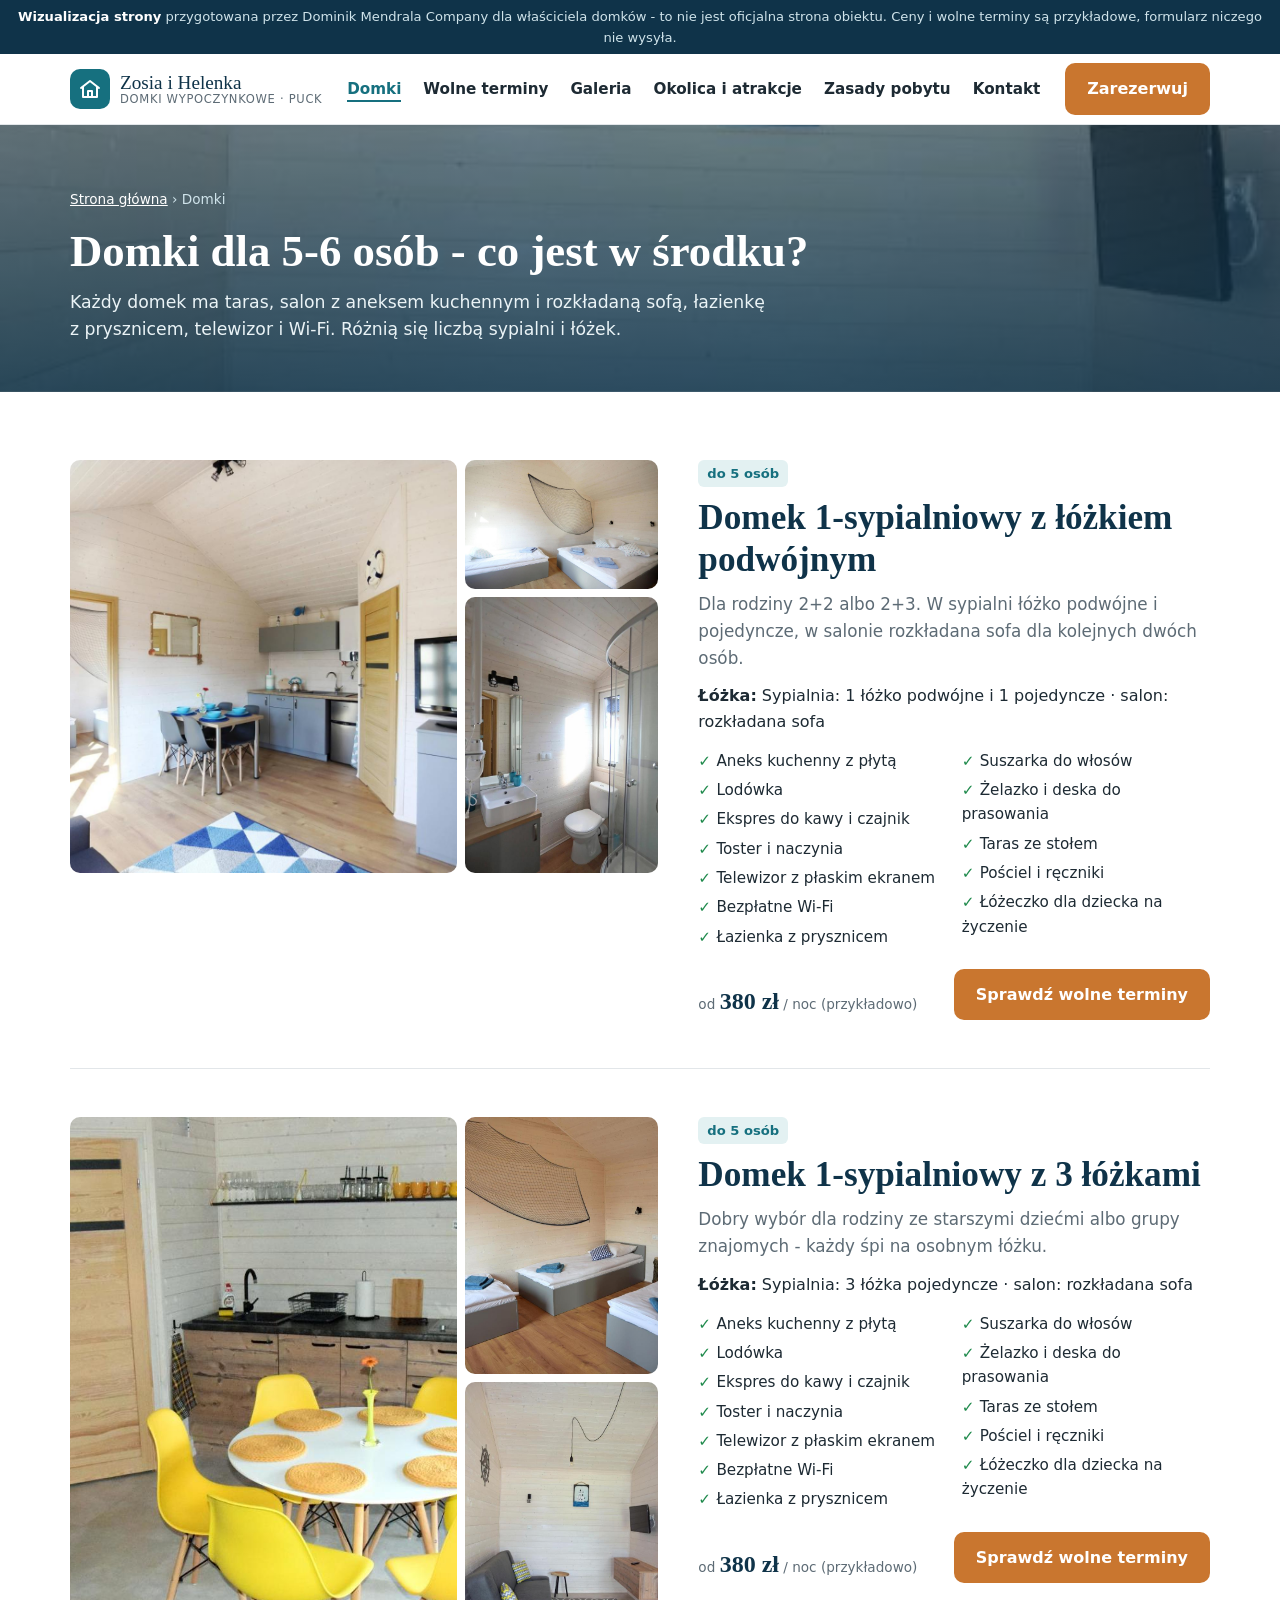
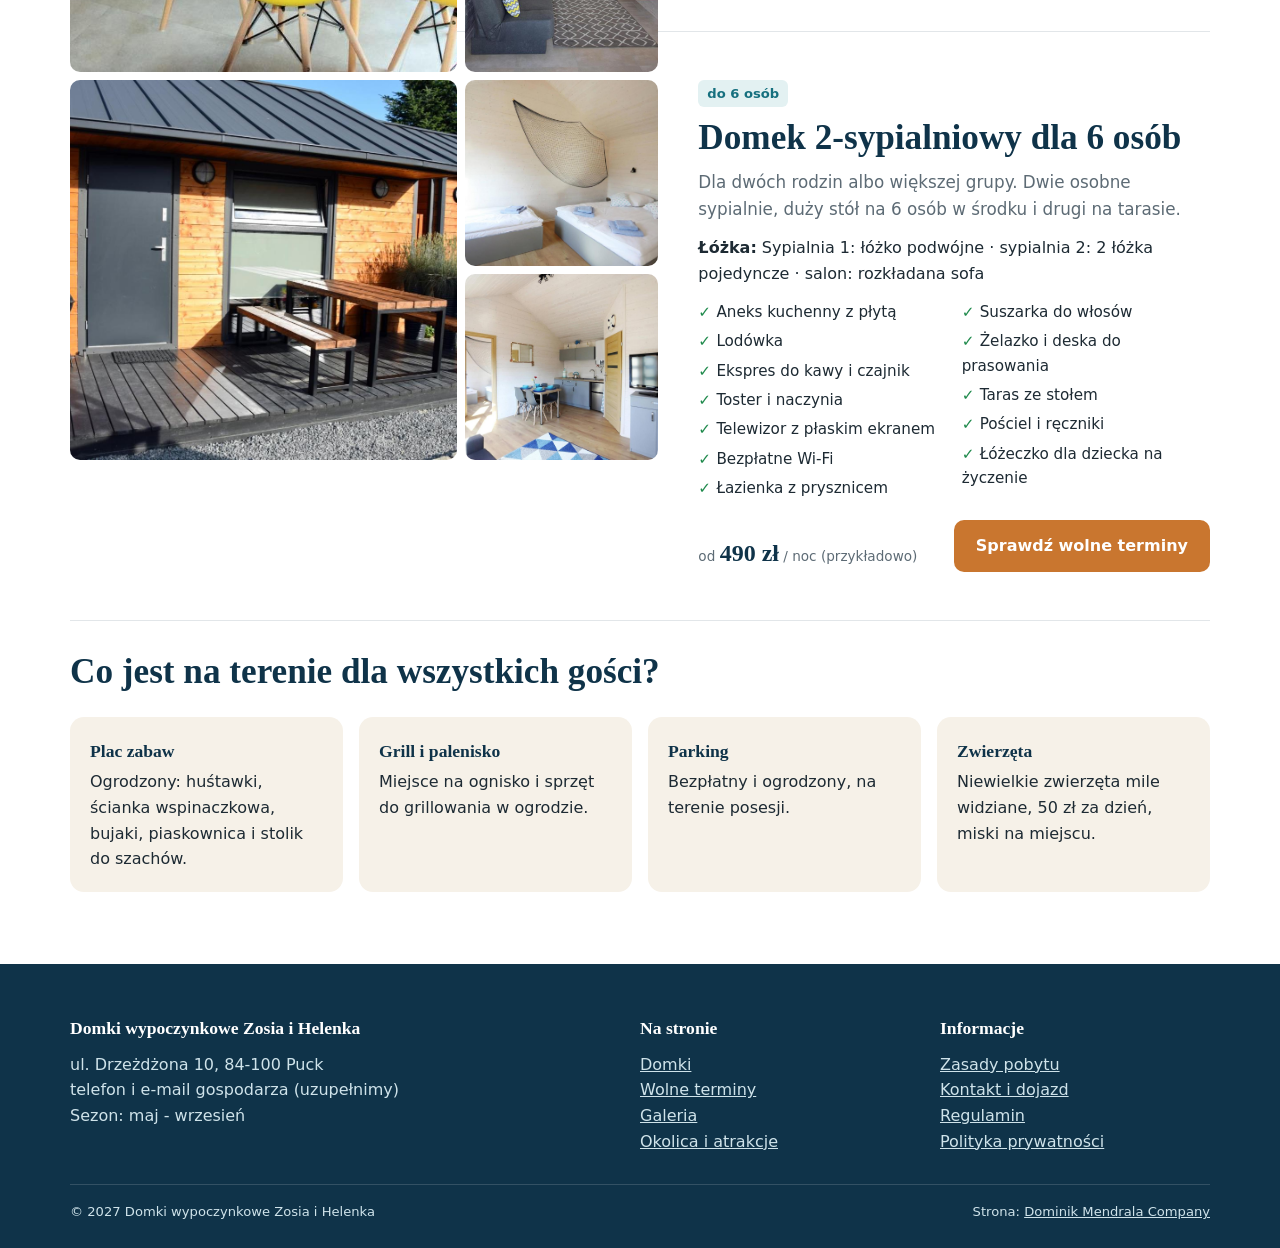
==== domki/index.html @ c35cdfda "Podstrony: domki, wolne terminy, galeria, okolica i atrakcje, zasady pobytu, kontakt Co-Authored-By:" ====
<!DOCTYPE html>
<html lang="pl">
<head>
<meta charset="UTF-8">
<meta name="viewport" content="width=device-width, initial-scale=1">
<title>Domki dla 5-6 osób w Pucku - wyposażenie, łóżka i ceny</title>
<meta name="description" content="Trzy typy domków w Pucku: 1 sypialnia dla 5 osób albo 2 sypialnie dla 6 osób. Kuchnia, łazienka, taras, Wi-Fi, plac zabaw i parking na miejscu.">
<meta name="robots" content="noindex">
<link rel="stylesheet" href="../assets/style.css">
</head>
<body data-base="../" data-page="domki">
<div class="demo-bar"><b>Wizualizacja strony</b> przygotowana przez Dominik Mendrala Company dla właściciela domków - to nie jest oficjalna strona obiektu. Ceny i wolne terminy są przykładowe, formularz niczego nie wysyła.</div>
<header>
  <div class="wrap nav">
    <a class="logo" href="../" aria-label="Domki Zosia i Helenka - strona główna">
      <span class="logo-mark" aria-hidden="true"><svg width="24" height="24" viewBox="0 0 24 24" fill="none" stroke="currentColor" stroke-width="2" stroke-linecap="round" stroke-linejoin="round"><path d="M3 11 12 4l9 7"/><path d="M5 10v10h14V10"/><path d="M10 20v-6h4v6"/></svg></span>
      <span class="logo-txt">Zosia i Helenka<small>Domki wypoczynkowe · Puck</small></span>
    </a>
    <ul class="menu"><li><a href="../domki/" class="on" aria-current="page">Domki</a></li><li><a href="../rezerwacja/">Wolne terminy</a></li><li><a href="../galeria/">Galeria</a></li><li><a href="../okolica/">Okolica i atrakcje</a></li><li><a href="../zasady-pobytu/">Zasady pobytu</a></li><li><a href="../kontakt/">Kontakt</a></li></ul>
    <div class="nav-right"><a class="btn btn-wood" href="../rezerwacja/">Zarezerwuj</a></div>
    <button class="burger" type="button" aria-label="Menu" aria-expanded="false" onclick="const h=this.closest('header');h.classList.toggle('open');this.setAttribute('aria-expanded',h.classList.contains('open'))"><span></span><span></span><span></span></button>
  </div>
</header>
<main>
<section class="page-hero" style="background-image:linear-gradient(180deg,rgba(15,51,73,.55),rgba(15,51,73,.85)),url('../img/salon-domek-puck.jpg')">
  <div class="wrap"><div class="crumbs"><a href="../">Strona główna</a> › Domki</div><h1>Domki dla 5-6 osób - co jest w środku?</h1><p>Każdy domek ma taras, salon z aneksem kuchennym i rozkładaną sofą, łazienkę z prysznicem, telewizor i Wi-Fi. Różnią się liczbą sypialni i łóżek.</p></div>
</section>
<section style="padding-top:20px"><div class="wrap">
  <div class="cabin-detail" id="a">
    <div class="pics"><img src="../img/salon-z-kuchnia-domek.jpg" alt="Domek 1-sypialniowy z łóżkiem podwójnym - zdjęcie 1" loading="eager" width="640" height="480"><img src="../img/sypialnia-domek-puck.jpg" alt="Domek 1-sypialniowy z łóżkiem podwójnym - zdjęcie 2" loading="lazy" width="640" height="480"><img src="../img/lazienka-domek.jpg" alt="Domek 1-sypialniowy z łóżkiem podwójnym - zdjęcie 3" loading="lazy" width="640" height="480"></div>
    <div>
      <span class="guests-tag">do 5 osób</span>
      <h2 style="margin-top:10px">Domek 1-sypialniowy z łóżkiem podwójnym</h2>
      <p class="lead">Dla rodziny 2+2 albo 2+3. W sypialni łóżko podwójne i pojedyncze, w salonie rozkładana sofa dla kolejnych dwóch osób.</p>
      <p style="margin-top:12px"><b>Łóżka:</b> Sypialnia: 1 łóżko podwójne i 1 pojedyncze · salon: rozkładana sofa</p>
      <ul class="equip"><li>Aneks kuchenny z płytą</li><li>Lodówka</li><li>Ekspres do kawy i czajnik</li><li>Toster i naczynia</li><li>Telewizor z płaskim ekranem</li><li>Bezpłatne Wi-Fi</li><li>Łazienka z prysznicem</li><li>Suszarka do włosów</li><li>Żelazko i deska do prasowania</li><li>Taras ze stołem</li><li>Pościel i ręczniki</li><li>Łóżeczko dla dziecka na życzenie</li></ul>
      <div class="card-foot" style="border:0;padding:0"><div class="price">od <b>380 zł</b> / noc <span class="muted">(przykładowo)</span></div><a class="btn btn-wood" href="../rezerwacja/?domek=a">Sprawdź wolne terminy</a></div>
    </div>
  </div><div class="cabin-detail" id="b">
    <div class="pics"><img src="../img/aneks-kuchenny-domek.jpg" alt="Domek 1-sypialniowy z 3 łóżkami - zdjęcie 1" loading="eager" width="640" height="480"><img src="../img/sypialnia-lozka-pojedyncze.jpg" alt="Domek 1-sypialniowy z 3 łóżkami - zdjęcie 2" loading="lazy" width="640" height="480"><img src="../img/salon-domek-puck.jpg" alt="Domek 1-sypialniowy z 3 łóżkami - zdjęcie 3" loading="lazy" width="640" height="480"></div>
    <div>
      <span class="guests-tag">do 5 osób</span>
      <h2 style="margin-top:10px">Domek 1-sypialniowy z 3 łóżkami</h2>
      <p class="lead">Dobry wybór dla rodziny ze starszymi dziećmi albo grupy znajomych - każdy śpi na osobnym łóżku.</p>
      <p style="margin-top:12px"><b>Łóżka:</b> Sypialnia: 3 łóżka pojedyncze · salon: rozkładana sofa</p>
      <ul class="equip"><li>Aneks kuchenny z płytą</li><li>Lodówka</li><li>Ekspres do kawy i czajnik</li><li>Toster i naczynia</li><li>Telewizor z płaskim ekranem</li><li>Bezpłatne Wi-Fi</li><li>Łazienka z prysznicem</li><li>Suszarka do włosów</li><li>Żelazko i deska do prasowania</li><li>Taras ze stołem</li><li>Pościel i ręczniki</li><li>Łóżeczko dla dziecka na życzenie</li></ul>
      <div class="card-foot" style="border:0;padding:0"><div class="price">od <b>380 zł</b> / noc <span class="muted">(przykładowo)</span></div><a class="btn btn-wood" href="../rezerwacja/?domek=b">Sprawdź wolne terminy</a></div>
    </div>
  </div><div class="cabin-detail" id="c">
    <div class="pics"><img src="../img/taras-domku-puck.jpg" alt="Domek 2-sypialniowy dla 6 osób - zdjęcie 1" loading="eager" width="640" height="480"><img src="../img/sypialnia-domek-puck.jpg" alt="Domek 2-sypialniowy dla 6 osób - zdjęcie 2" loading="lazy" width="640" height="480"><img src="../img/salon-z-kuchnia-domek.jpg" alt="Domek 2-sypialniowy dla 6 osób - zdjęcie 3" loading="lazy" width="640" height="480"></div>
    <div>
      <span class="guests-tag">do 6 osób</span>
      <h2 style="margin-top:10px">Domek 2-sypialniowy dla 6 osób</h2>
      <p class="lead">Dla dwóch rodzin albo większej grupy. Dwie osobne sypialnie, duży stół na 6 osób w środku i drugi na tarasie.</p>
      <p style="margin-top:12px"><b>Łóżka:</b> Sypialnia 1: łóżko podwójne · sypialnia 2: 2 łóżka pojedyncze · salon: rozkładana sofa</p>
      <ul class="equip"><li>Aneks kuchenny z płytą</li><li>Lodówka</li><li>Ekspres do kawy i czajnik</li><li>Toster i naczynia</li><li>Telewizor z płaskim ekranem</li><li>Bezpłatne Wi-Fi</li><li>Łazienka z prysznicem</li><li>Suszarka do włosów</li><li>Żelazko i deska do prasowania</li><li>Taras ze stołem</li><li>Pościel i ręczniki</li><li>Łóżeczko dla dziecka na życzenie</li></ul>
      <div class="card-foot" style="border:0;padding:0"><div class="price">od <b>490 zł</b> / noc <span class="muted">(przykładowo)</span></div><a class="btn btn-wood" href="../rezerwacja/?domek=c">Sprawdź wolne terminy</a></div>
    </div>
  </div>
  <h2 style="margin-top:30px">Co jest na terenie dla wszystkich gości?</h2>
  <div class="onsite">
    <div><strong>Plac zabaw</strong>Ogrodzony: huśtawki, ścianka wspinaczkowa, bujaki, piaskownica i stolik do szachów.</div>
    <div><strong>Grill i palenisko</strong>Miejsce na ognisko i sprzęt do grillowania w ogrodzie.</div>
    <div><strong>Parking</strong>Bezpłatny i ogrodzony, na terenie posesji.</div>
    <div><strong>Zwierzęta</strong>Niewielkie zwierzęta mile widziane, 50 zł za dzień, miski na miejscu.</div>
  </div>
</div></section>
</main>
<footer>
  <div class="wrap">
    <div class="foot">
      <div>
        <h4>Domki wypoczynkowe Zosia i Helenka</h4>
        <p>ul. Drzeżdżona 10, 84-100 Puck<br>telefon i e-mail gospodarza (uzupełnimy)<br>Sezon: maj - wrzesień</p>
      </div>
      <div>
        <h4>Na stronie</h4>
        <p><a href="../domki/">Domki</a><br><a href="../rezerwacja/">Wolne terminy</a><br><a href="../galeria/">Galeria</a><br><a href="../okolica/">Okolica i atrakcje</a></p>
      </div>
      <div>
        <h4>Informacje</h4>
        <p><a href="../zasady-pobytu/">Zasady pobytu</a><br><a href="../kontakt/">Kontakt i dojazd</a><br><a href="#">Regulamin</a><br><a href="#">Polityka prywatności</a></p>
      </div>
    </div>
    <div class="copy"><span>© 2027 Domki wypoczynkowe Zosia i Helenka</span><span>Strona: <a href="https://dmcompany.com.pl">Dominik Mendrala Company</a></span></div>
  </div>
</footer>
<a class="btn btn-wood mobile-cta" href="../rezerwacja/">Sprawdź wolne terminy</a>

<script src="../assets/app.js"></script>
</body>
</html>
---- assets/style.css ----
:root{
  --navy:#0f3349; --sea:#16707f; --sea-l:#e3f1f2; --sand:#f6f1e8; --wood:#c9762f; --wood-d:#a85f22;
  --ink:#1d2a33; --muted:#5d6b75; --line:#e2e6e9; --ok:#1f8a4c; --busy:#c9ced3; --white:#fff;
  --r:14px; --shadow:0 10px 30px rgba(15,51,73,.12);
}
*{box-sizing:border-box;margin:0;padding:0}
html{scroll-behavior:smooth}
body{font-family:system-ui,-apple-system,"Segoe UI",Roboto,Arial,sans-serif;color:var(--ink);background:var(--white);line-height:1.6;font-size:16px}
img{max-width:100%;display:block}
a{color:inherit}
h1,h2,h3{font-family:Georgia,"Times New Roman",serif;line-height:1.2;color:var(--navy)}
h2{font-size:clamp(1.6rem,3vw,2.2rem);margin-bottom:.6rem}
h3{font-size:1.25rem}
.wrap{max-width:1180px;margin:0 auto;padding:0 20px}
section{padding:72px 0}
.lead{color:var(--muted);max-width:720px;font-size:1.05rem}
.btn{display:inline-flex;align-items:center;justify-content:center;gap:8px;border:0;border-radius:10px;padding:13px 22px;font-weight:700;font-size:1rem;cursor:pointer;text-decoration:none;transition:.2s}
.btn-wood{background:var(--wood);color:#fff}.btn-wood:hover{background:var(--wood-d)}
.btn-line{background:transparent;border:2px solid var(--navy);color:var(--navy)}.btn-line:hover{background:var(--navy);color:#fff}
.btn:disabled{opacity:.45;cursor:not-allowed}

/* pasek demo */
.demo-bar{background:var(--navy);color:#cfe3ea;font-size:.82rem;text-align:center;padding:6px 12px}
.demo-bar b{color:#fff}

/* nagłówek */
header{position:sticky;top:0;z-index:50;background:rgba(255,255,255,.96);backdrop-filter:blur(6px);border-bottom:1px solid var(--line)}
.nav{display:flex;align-items:center;justify-content:space-between;height:70px;gap:16px}
.logo{display:flex;align-items:center;gap:10px;text-decoration:none}
.logo-mark{width:40px;height:40px;border-radius:10px;background:var(--sea);display:grid;place-items:center;color:#fff}
.logo-txt{font-family:Georgia,serif;font-size:1.2rem;color:var(--navy);line-height:1.1}
.logo-txt small{display:block;font-family:system-ui,sans-serif;font-size:.72rem;color:var(--muted);letter-spacing:.06em;text-transform:uppercase}
.menu{display:flex;gap:22px;list-style:none}
.menu a{text-decoration:none;font-weight:600;color:var(--ink);font-size:.95rem;white-space:nowrap}
.menu a:hover{color:var(--sea)}
.nav-right{display:flex;align-items:center;gap:14px}
.phone{font-weight:700;color:var(--navy);text-decoration:none;font-size:.95rem;white-space:nowrap}
.logo-txt{white-space:nowrap}
@media(max-width:1200px){.phone{display:none}}
@media(max-width:1000px){.menu{display:none}}
@media(max-width:560px){.nav-right{display:none}.hero{min-height:0;padding-top:40px}}

/* hero */
.hero{position:relative;min-height:620px;display:flex;align-items:flex-end;padding:0 0 60px;color:#fff;
  background:linear-gradient(180deg,rgba(15,51,73,.15) 0%,rgba(15,51,73,.25) 45%,rgba(15,51,73,.85) 100%),url("img/domki-letniskowe-puck.jpg") center/cover}
.hero h1{color:#fff;font-size:clamp(2rem,4.6vw,3.3rem);max-width:780px;margin-bottom:14px}
.hero p{max-width:640px;font-size:1.12rem;color:#eaf3f6}
.badges{display:flex;flex-wrap:wrap;gap:10px;margin:18px 0 28px}
.badge{background:rgba(255,255,255,.16);border:1px solid rgba(255,255,255,.3);border-radius:999px;padding:6px 14px;font-size:.9rem;font-weight:600}
.badge.score{background:#fff;color:var(--navy)}
.badge.score b{background:var(--navy);color:#fff;border-radius:6px;padding:1px 7px;margin-right:6px}

/* pasek rezerwacji */
.search{background:#fff;color:var(--ink);border-radius:var(--r);box-shadow:var(--shadow);display:grid;grid-template-columns:1fr 1fr 1fr auto;gap:0;overflow:hidden;max-width:960px;border:3px solid var(--wood)}
.search label{display:flex;flex-direction:column;padding:12px 18px;border-right:1px solid var(--line);font-size:.78rem;font-weight:700;color:var(--muted);text-transform:uppercase;letter-spacing:.04em}
.search input,.search select{border:0;font-size:1rem;font-weight:600;color:var(--ink);padding:4px 0 0;background:transparent;font-family:inherit;outline:none}
.search .btn{border-radius:0;padding:0 30px}
@media(max-width:760px){.search{grid-template-columns:1fr 1fr}.search label:nth-child(2){border-right:0}.search label{border-bottom:1px solid var(--line)}.search .btn{grid-column:1/-1;padding:15px}}

/* liczby */
.facts{background:var(--sand);padding:34px 0}
.facts .wrap{display:grid;grid-template-columns:repeat(5,1fr);gap:18px}
.fact{text-align:center}
.fact strong{display:block;font-family:Georgia,serif;font-size:1.7rem;color:var(--sea)}
.fact span{font-size:.9rem;color:var(--muted)}
@media(max-width:760px){.facts .wrap{grid-template-columns:repeat(2,1fr)}}

/* domki */
.cards{display:grid;grid-template-columns:repeat(3,1fr);gap:24px;margin-top:34px}
@media(max-width:960px){.cards{grid-template-columns:1fr}}
.card{border:1px solid var(--line);border-radius:var(--r);overflow:hidden;background:#fff;display:flex;flex-direction:column;transition:.2s}
.card:hover{box-shadow:var(--shadow);transform:translateY(-3px)}
.card img{aspect-ratio:4/3;object-fit:cover;width:100%}
.card-body{padding:20px;display:flex;flex-direction:column;gap:10px;flex:1}
.card ul{list-style:none;display:flex;flex-direction:column;gap:5px;font-size:.94rem;color:var(--muted)}
.card ul li::before{content:"✓ ";color:var(--ok);font-weight:700}
.card-foot{display:flex;align-items:flex-end;justify-content:space-between;margin-top:auto;padding-top:12px;border-top:1px solid var(--line)}
.price{font-size:.85rem;color:var(--muted)}
.price b{font-size:1.5rem;color:var(--navy);font-family:Georgia,serif}
.avail{font-size:.85rem;font-weight:700;border-radius:6px;padding:3px 8px;display:none}
.avail.free{display:inline-block;background:#e4f4ea;color:var(--ok)}
.avail.taken{display:inline-block;background:#f6e3e3;color:#a33}
.guests-tag{display:inline-block;background:var(--sea-l);color:var(--sea);font-weight:700;font-size:.82rem;border-radius:6px;padding:3px 9px;width:max-content}

/* kalendarz */
#kalendarz{background:var(--sand)}
.cal-box{background:#fff;border-radius:var(--r);box-shadow:var(--shadow);padding:26px;margin-top:28px;display:grid;grid-template-columns:1fr 320px;gap:30px}
@media(max-width:960px){.cal-box{grid-template-columns:1fr;padding:18px}}
.tabs{display:flex;flex-wrap:wrap;gap:8px;margin-bottom:18px}
.tab{border:2px solid var(--line);background:#fff;border-radius:999px;padding:8px 16px;font-weight:700;cursor:pointer;font-size:.9rem;color:var(--ink)}
.tab.on{border-color:var(--sea);background:var(--sea);color:#fff}
.cal-head{display:flex;align-items:center;justify-content:space-between;margin-bottom:10px}
.cal-head button{width:40px;height:40px;border-radius:50%;border:1px solid var(--line);background:#fff;font-size:1.2rem;cursor:pointer}
.cal-head button:disabled{opacity:.3;cursor:default}
.months{display:grid;grid-template-columns:1fr 1fr;gap:28px}
@media(max-width:640px){.months{grid-template-columns:1fr}.months .month:nth-child(2){display:none}}
.month h4{text-align:center;font-family:Georgia,serif;color:var(--navy);font-size:1.1rem;margin-bottom:8px;text-transform:capitalize}
.grid{display:grid;grid-template-columns:repeat(7,1fr);gap:3px}
.dow{text-align:center;font-size:.75rem;font-weight:700;color:var(--muted);padding:4px 0}
.day{aspect-ratio:1;display:flex;flex-direction:column;align-items:center;justify-content:center;border-radius:8px;font-size:.92rem;font-weight:600;cursor:pointer;border:0;background:#f1f8f4;color:var(--ink);position:relative;font-family:inherit}
.day small{font-size:.6rem;font-weight:600;color:var(--ok);line-height:1}
.day:hover:not(:disabled){outline:2px solid var(--sea)}
.day.empty{background:transparent;cursor:default}
.day.busy{background:repeating-linear-gradient(45deg,#eceff1,#eceff1 4px,#e2e6e9 4px,#e2e6e9 8px);color:#9aa4ab;text-decoration:line-through;cursor:not-allowed}
.day.off{background:#f6f7f8;color:#c2c8cc;cursor:not-allowed}
.day.in-range{background:var(--sea-l);color:var(--sea);border-radius:0}
.day.start,.day.end{background:var(--sea);color:#fff}
.day.start small,.day.end small,.day.in-range small{color:inherit}
.legend{display:flex;flex-wrap:wrap;gap:16px;margin-top:14px;font-size:.82rem;color:var(--muted)}
.legend i{display:inline-block;width:14px;height:14px;border-radius:4px;vertical-align:-2px;margin-right:6px}
.summary{border:1px solid var(--line);border-radius:var(--r);padding:20px;align-self:start;position:sticky;top:90px}
.summary h3{margin-bottom:12px}
.sum-row{display:flex;justify-content:space-between;padding:7px 0;border-bottom:1px dashed var(--line);font-size:.95rem}
.sum-row span:first-child{color:var(--muted)}
.sum-total{display:flex;justify-content:space-between;align-items:baseline;margin:14px 0 16px}
.sum-total b{font-family:Georgia,serif;font-size:1.7rem;color:var(--navy)}
.summary .btn{width:100%}
.hint{font-size:.82rem;color:var(--muted);margin-top:10px}
.no-fee{background:#e4f4ea;color:var(--ok);font-weight:700;font-size:.85rem;border-radius:8px;padding:8px 10px;margin-bottom:12px}

/* galeria */
.gallery{display:grid;grid-template-columns:repeat(4,1fr);grid-auto-rows:190px;gap:10px;margin-top:28px}
.gallery button{border:0;padding:0;cursor:zoom-in;border-radius:10px;overflow:hidden;background:#ddd}
.gallery img{width:100%;height:100%;object-fit:cover;transition:.3s}
.gallery button:hover img{transform:scale(1.05)}
.gallery .big{grid-column:span 2;grid-row:span 2}
@media(max-width:760px){.gallery{grid-template-columns:repeat(2,1fr);grid-auto-rows:140px}}
.lightbox{position:fixed;inset:0;background:rgba(8,20,28,.92);display:none;align-items:center;justify-content:center;z-index:100;padding:20px}
.lightbox.on{display:flex}
.lightbox img{max-height:86vh;border-radius:10px}
.lb-btn{position:absolute;top:50%;transform:translateY(-50%);background:rgba(255,255,255,.15);color:#fff;border:0;width:52px;height:52px;border-radius:50%;font-size:1.6rem;cursor:pointer}
.lb-prev{left:18px}.lb-next{right:18px}
.lb-close{position:absolute;top:16px;right:20px;background:none;border:0;color:#fff;font-size:2rem;cursor:pointer}

/* opinie */
.reviews{display:grid;grid-template-columns:300px 1fr;gap:40px;margin-top:28px;align-items:start}
@media(max-width:860px){.reviews{grid-template-columns:1fr}}
.score-box{background:var(--navy);color:#fff;border-radius:var(--r);padding:26px;text-align:center}
.score-box .big{font-family:Georgia,serif;font-size:3.4rem;line-height:1}
.score-box p{color:#cfe3ea;font-size:.92rem;margin-top:6px}
.bars{display:flex;flex-direction:column;gap:12px}
.bar-row{display:grid;grid-template-columns:200px 1fr 40px;gap:12px;align-items:center;font-size:.94rem}
.bar{height:9px;background:var(--line);border-radius:9px;overflow:hidden}
.bar i{display:block;height:100%;background:var(--sea);border-radius:9px}
@media(max-width:520px){.bar-row{grid-template-columns:130px 1fr 34px}}
.themes{display:flex;flex-wrap:wrap;gap:8px;margin-top:22px}
.themes span{background:var(--sea-l);color:var(--sea);border-radius:999px;padding:6px 14px;font-weight:600;font-size:.9rem}

/* okolica */
.two{display:grid;grid-template-columns:1fr 1fr;gap:40px;margin-top:28px;align-items:start}
@media(max-width:860px){.two{grid-template-columns:1fr}}
.dist{list-style:none;border:1px solid var(--line);border-radius:var(--r);overflow:hidden}
.dist li{display:flex;justify-content:space-between;gap:12px;padding:13px 18px;border-bottom:1px solid var(--line)}
.dist li:last-child{border-bottom:0}
.dist li b{color:var(--sea);white-space:nowrap}
.map{border-radius:var(--r);overflow:hidden;border:1px solid var(--line);min-height:340px;background:var(--sea-l)}
.map iframe{width:100%;height:100%;min-height:340px;border:0}

/* zasady */
table{width:100%;border-collapse:collapse;margin-top:24px;font-size:.96rem}
th,td{text-align:left;padding:13px 16px;border-bottom:1px solid var(--line);vertical-align:top}
th{width:32%;color:var(--navy);background:var(--sand)}

/* faq */
details{border:1px solid var(--line);border-radius:10px;padding:16px 20px;margin-top:12px;background:#fff}
summary{font-weight:700;cursor:pointer;color:var(--navy)}
details p{margin-top:10px;color:var(--muted)}

/* stopka */
footer{background:var(--navy);color:#cfe3ea;padding:50px 0 26px}
.foot{display:grid;grid-template-columns:2fr 1fr 1fr;gap:30px}
@media(max-width:760px){.foot{grid-template-columns:1fr}}
footer h4{color:#fff;font-family:Georgia,serif;margin-bottom:10px;font-size:1.1rem}
footer a{color:#cfe3ea}
.copy{border-top:1px solid rgba(255,255,255,.15);margin-top:30px;padding-top:16px;font-size:.82rem;display:flex;justify-content:space-between;flex-wrap:wrap;gap:10px}

/* okno rezerwacji */
.modal{position:fixed;inset:0;background:rgba(8,20,28,.6);display:none;align-items:center;justify-content:center;z-index:120;padding:16px}
.modal.on{display:flex}
.modal-box{background:#fff;border-radius:var(--r);max-width:520px;width:100%;max-height:92vh;overflow:auto;padding:26px;position:relative}
.modal-box h3{margin-bottom:6px}
.modal-box .x{position:absolute;top:12px;right:16px;border:0;background:none;font-size:1.7rem;cursor:pointer;color:var(--muted)}
.f{display:flex;flex-direction:column;gap:5px;margin-top:12px;font-size:.9rem;font-weight:600}
.f input,.f textarea{border:1px solid #cdd4d9;border-radius:8px;padding:11px;font:inherit;font-weight:400}
.chk{display:flex;gap:8px;align-items:flex-start;font-size:.8rem;color:var(--muted);margin-top:12px;font-weight:400}
.mini{background:var(--sand);border-radius:10px;padding:12px 14px;font-size:.9rem;margin-top:10px}
.ok-msg{display:none;text-align:center;padding:20px 0}
.ok-msg .ico{width:64px;height:64px;border-radius:50%;background:#e4f4ea;color:var(--ok);display:grid;place-items:center;font-size:2rem;margin:0 auto 12px}

/* przycisk na telefonie */
.mobile-cta{display:none}
@media(max-width:760px){.mobile-cta{display:flex;position:fixed;left:12px;right:12px;bottom:12px;z-index:60;box-shadow:var(--shadow)}footer{padding-bottom:90px}}

/* ===== podstrony ===== */
.menu a.on{color:var(--sea);box-shadow:inset 0 -2px 0 var(--sea);padding-bottom:4px}
.muted{color:var(--muted)}
.page-hero{padding:64px 0 48px;color:#fff;background-size:cover;background-position:center}
.page-hero h1{color:#fff;font-size:clamp(1.8rem,4vw,2.8rem);max-width:860px;margin-bottom:10px}
.page-hero p{max-width:700px;color:#eaf3f6;font-size:1.08rem}
.crumbs{font-size:.85rem;color:#cfe3ea;margin-bottom:14px}
.crumbs a{color:#fff}
.attr-grid{display:grid;grid-template-columns:repeat(3,1fr);gap:24px;margin-top:24px}
@media(max-width:960px){.attr-grid{grid-template-columns:repeat(2,1fr)}}
@media(max-width:640px){.attr-grid{grid-template-columns:1fr}}
.attr{border:1px solid var(--line);border-radius:var(--r);overflow:hidden;background:#fff;display:flex;flex-direction:column}
.attr figure{position:relative;margin:0}
.attr img{aspect-ratio:3/2;object-fit:cover;width:100%}
.attr figcaption{font-size:.66rem;color:#fff;background:rgba(0,0,0,.5);position:absolute;right:0;bottom:0;padding:2px 8px;border-top-left-radius:6px;max-width:100%}
.attr figcaption a{color:#fff}
.attr-body{padding:18px;display:flex;flex-direction:column;gap:8px}
.attr-body p{color:var(--muted);font-size:.95rem}
.km{display:inline-block;background:var(--sea-l);color:var(--sea);font-weight:700;font-size:.82rem;border-radius:6px;padding:3px 9px;width:max-content}
.group{margin-top:56px}
.group:first-of-type{margin-top:28px}
.cta-band{background:var(--navy);color:#fff;border-radius:var(--r);padding:32px;display:flex;justify-content:space-between;align-items:center;gap:20px;flex-wrap:wrap;margin-top:44px}
.cta-band h3{color:#fff;font-size:1.5rem}
.cta-band p{color:#cfe3ea}
.steps{display:flex;gap:10px;flex-wrap:wrap;margin-bottom:22px}
.steps span{background:#fff;border:1px solid var(--line);border-radius:999px;padding:7px 15px;font-weight:700;font-size:.88rem;color:var(--muted)}
.steps span b{display:inline-grid;place-items:center;width:22px;height:22px;border-radius:50%;background:var(--sea);color:#fff;margin-right:6px;font-size:.78rem}
.search.inline{border-width:2px}
.results-head{margin-top:34px;font-family:Georgia,serif;color:var(--navy);font-size:1.25rem}
.results{display:grid;gap:16px;margin-top:14px}
.result{display:grid;grid-template-columns:240px 1fr 230px;gap:22px;border:1px solid var(--line);border-radius:var(--r);overflow:hidden;background:#fff;align-items:stretch}
.result img{width:100%;height:100%;min-height:170px;object-fit:cover}
.result .r-body{padding:18px 0;display:flex;flex-direction:column;gap:6px}
.result .r-body ul{list-style:none;font-size:.9rem;color:var(--muted)}
.result .r-body li::before{content:"✓ ";color:var(--ok);font-weight:700}
.result .r-side{padding:18px 20px;display:flex;flex-direction:column;align-items:flex-end;justify-content:center;gap:10px;text-align:right;border-left:1px solid var(--line)}
.result .r-side .price b{font-size:1.6rem}
.result.taken img{filter:grayscale(.7);opacity:.7}
@media(max-width:860px){.result{grid-template-columns:1fr}.result .r-body{padding:0 20px}.result .r-side{border-left:0;border-top:1px solid var(--line);align-items:flex-start;text-align:left}}
.cabin-detail{display:grid;grid-template-columns:1.15fr 1fr;gap:40px;align-items:start;padding:48px 0;border-bottom:1px solid var(--line)}
.cabin-detail:last-child{border-bottom:0}
@media(max-width:860px){.cabin-detail{grid-template-columns:1fr;gap:22px}}
.pics{display:grid;grid-template-columns:2fr 1fr;grid-template-rows:1fr 1fr;gap:8px;height:380px}
.pics img{width:100%;height:100%;object-fit:cover;border-radius:10px}
.pics img:first-child{grid-row:span 2}
@media(max-width:640px){.pics{height:260px}}
.equip{columns:2;list-style:none;margin:14px 0 20px;font-size:.95rem}
.equip li{margin-bottom:5px;break-inside:avoid}
.equip li::before{content:"✓ ";color:var(--ok);font-weight:700}
@media(max-width:520px){.equip{columns:1}}
.onsite{display:grid;grid-template-columns:repeat(4,1fr);gap:16px;margin-top:24px}
.onsite div{background:var(--sand);border-radius:var(--r);padding:20px}
.onsite strong{display:block;color:var(--navy);font-family:Georgia,serif;font-size:1.1rem;margin-bottom:4px}
@media(max-width:860px){.onsite{grid-template-columns:1fr 1fr}}
.contact-grid{display:grid;grid-template-columns:1fr 1.3fr;gap:36px;margin-top:24px;align-items:start}
@media(max-width:860px){.contact-grid{grid-template-columns:1fr}}
.contact-card{border:1px solid var(--line);border-radius:var(--r);padding:24px;display:flex;flex-direction:column;gap:14px}
.contact-card b{color:var(--navy)}
.credits{font-size:.78rem;color:var(--muted);margin-top:30px}
.credits a{color:var(--muted)}
.attr img,.card img{height:auto}
.burger{display:none;background:none;border:0;width:44px;height:44px;cursor:pointer;flex-direction:column;justify-content:center;gap:5px;padding:10px}
.burger span{display:block;height:2px;background:var(--navy);border-radius:2px}
@media(max-width:1000px){
  .burger{display:flex}
  header.open .menu{display:flex;flex-direction:column;gap:0;position:absolute;left:0;right:0;top:70px;background:#fff;border-bottom:1px solid var(--line);box-shadow:var(--shadow);padding:8px 20px 16px}
  header.open .menu a{display:block;padding:12px 0;border-bottom:1px solid var(--line)}
  header .wrap{position:relative}
}
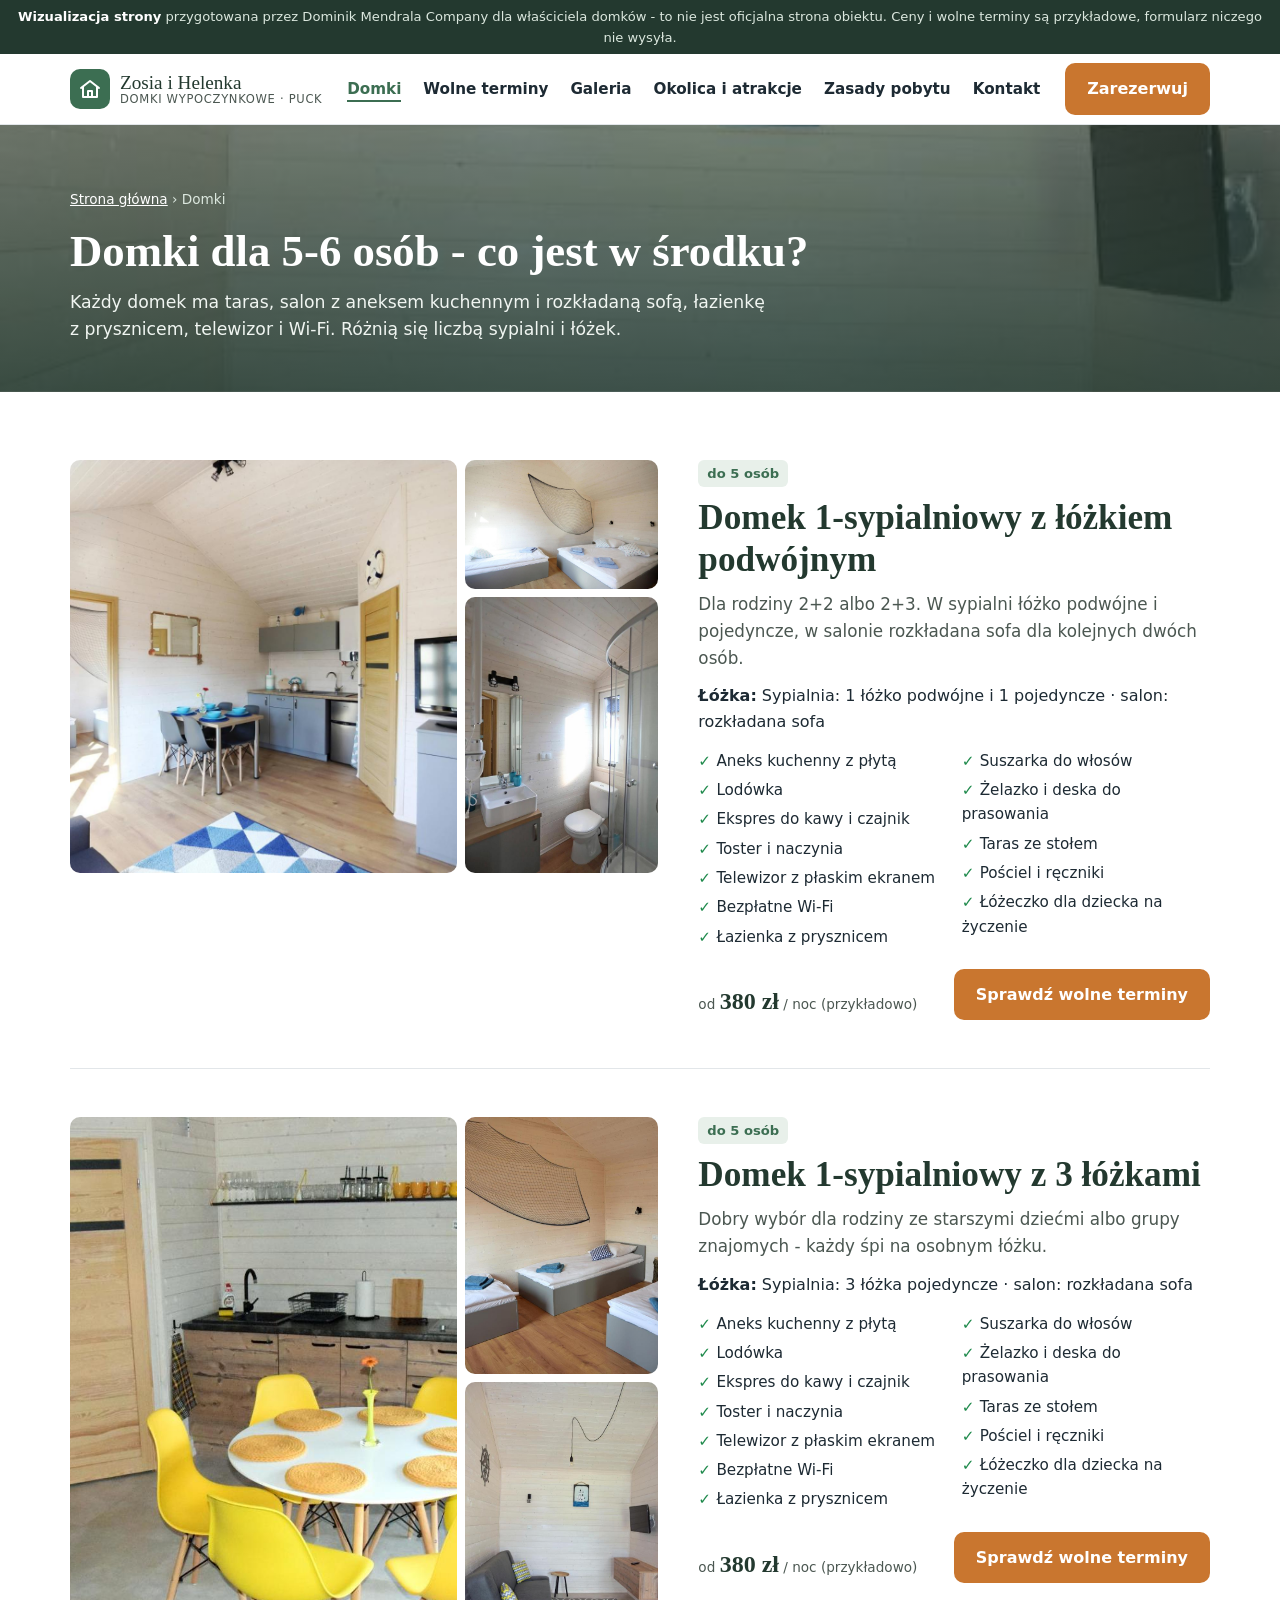
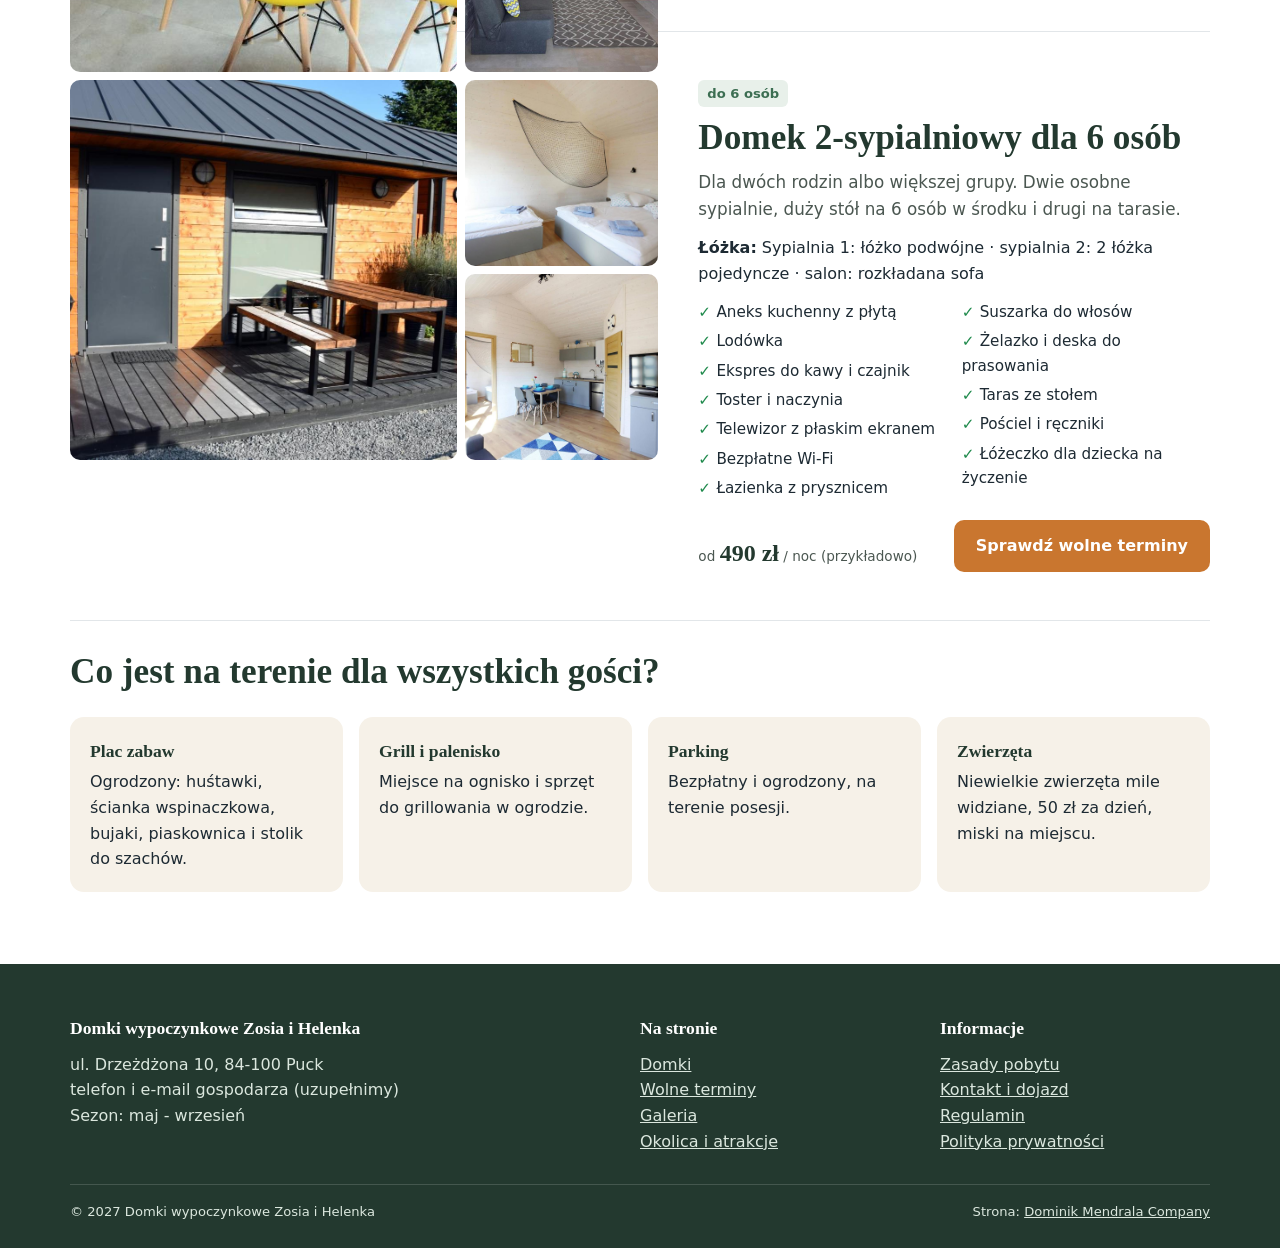
==== commit aea4433f: "Zielone kolory, czytelniejsza wersja na telefon, synchronizacja z Bookingiem w kalendarzu Co-Authore" ====
--- a/domki/index.html
+++ b/domki/index.html
@@ -9,7 +9,7 @@
 <link rel="stylesheet" href="../assets/style.css">
 </head>
 <body data-base="../" data-page="domki">
-<div class="demo-bar"><b>Wizualizacja strony</b> przygotowana przez Dominik Mendrala Company dla właściciela domków - to nie jest oficjalna strona obiektu. Ceny i wolne terminy są przykładowe, formularz niczego nie wysyła.</div>
+<div class="demo-bar"><span class="db-long"><b>Wizualizacja strony</b> przygotowana przez Dominik Mendrala Company dla właściciela domków - to nie jest oficjalna strona obiektu. Ceny i wolne terminy są przykładowe, formularz niczego nie wysyła.</span><span class="db-short"><b>Próbka strony</b> - nie jest to oficjalna strona obiektu, ceny i terminy przykładowe</span></div>
 <header>
   <div class="wrap nav">
     <a class="logo" href="../" aria-label="Domki Zosia i Helenka - strona główna">
@@ -22,7 +22,7 @@
   </div>
 </header>
 <main>
-<section class="page-hero" style="background-image:linear-gradient(180deg,rgba(15,51,73,.55),rgba(15,51,73,.85)),url('../img/salon-domek-puck.jpg')">
+<section class="page-hero" style="background-image:linear-gradient(180deg,rgba(35,57,47,.55),rgba(35,57,47,.85)),url('../img/salon-domek-puck.jpg')">
   <div class="wrap"><div class="crumbs"><a href="../">Strona główna</a> › Domki</div><h1>Domki dla 5-6 osób - co jest w środku?</h1><p>Każdy domek ma taras, salon z aneksem kuchennym i rozkładaną sofą, łazienkę z prysznicem, telewizor i Wi-Fi. Różnią się liczbą sypialni i łóżek.</p></div>
 </section>
 <section style="padding-top:20px"><div class="wrap">
--- a/assets/style.css
+++ b/assets/style.css
@@ -1,7 +1,7 @@
 :root{
-  --navy:#0f3349; --sea:#16707f; --sea-l:#e3f1f2; --sand:#f6f1e8; --wood:#c9762f; --wood-d:#a85f22;
-  --ink:#1d2a33; --muted:#5d6b75; --line:#e2e6e9; --ok:#1f8a4c; --busy:#c9ced3; --white:#fff;
-  --r:14px; --shadow:0 10px 30px rgba(15,51,73,.12);
+  --navy:#23392f; --sea:#3c6e52; --sea-l:#e8f0ea; --sand:#f6f1e8; --wood:#c9762f; --wood-d:#a85f22;
+  --ink:#1d2a33; --muted:#4b5751; --line:#e2e6e9; --ok:#1f8a4c; --busy:#c9ced3; --white:#fff;
+  --r:14px; --shadow:0 10px 30px rgba(35,57,47,.12);
 }
 *{box-sizing:border-box;margin:0;padding:0}
 html{scroll-behavior:smooth}
@@ -20,7 +20,7 @@
 .btn:disabled{opacity:.45;cursor:not-allowed}
 
 /* pasek demo */
-.demo-bar{background:var(--navy);color:#cfe3ea;font-size:.82rem;text-align:center;padding:6px 12px}
+.demo-bar{background:var(--navy);color:#dbe7de;font-size:.82rem;text-align:center;padding:6px 12px}
 .demo-bar b{color:#fff}
 
 /* nagłówek */
@@ -42,9 +42,9 @@
 
 /* hero */
 .hero{position:relative;min-height:620px;display:flex;align-items:flex-end;padding:0 0 60px;color:#fff;
-  background:linear-gradient(180deg,rgba(15,51,73,.15) 0%,rgba(15,51,73,.25) 45%,rgba(15,51,73,.85) 100%),url("img/domki-letniskowe-puck.jpg") center/cover}
+  background:linear-gradient(180deg,rgba(35,57,47,.15) 0%,rgba(35,57,47,.25) 45%,rgba(35,57,47,.85) 100%),url("img/domki-letniskowe-puck.jpg") center/cover}
 .hero h1{color:#fff;font-size:clamp(2rem,4.6vw,3.3rem);max-width:780px;margin-bottom:14px}
-.hero p{max-width:640px;font-size:1.12rem;color:#eaf3f6}
+.hero p{max-width:640px;font-size:1.12rem;color:#f0f5f1}
 .badges{display:flex;flex-wrap:wrap;gap:10px;margin:18px 0 28px}
 .badge{background:rgba(255,255,255,.16);border:1px solid rgba(255,255,255,.3);border-radius:999px;padding:6px 14px;font-size:.9rem;font-weight:600}
 .badge.score{background:#fff;color:var(--navy)}
@@ -137,7 +137,7 @@
 @media(max-width:860px){.reviews{grid-template-columns:1fr}}
 .score-box{background:var(--navy);color:#fff;border-radius:var(--r);padding:26px;text-align:center}
 .score-box .big{font-family:Georgia,serif;font-size:3.4rem;line-height:1}
-.score-box p{color:#cfe3ea;font-size:.92rem;margin-top:6px}
+.score-box p{color:#dbe7de;font-size:.92rem;margin-top:6px}
 .bars{display:flex;flex-direction:column;gap:12px}
 .bar-row{display:grid;grid-template-columns:200px 1fr 40px;gap:12px;align-items:center;font-size:.94rem}
 .bar{height:9px;background:var(--line);border-radius:9px;overflow:hidden}
@@ -167,11 +167,11 @@
 details p{margin-top:10px;color:var(--muted)}
 
 /* stopka */
-footer{background:var(--navy);color:#cfe3ea;padding:50px 0 26px}
+footer{background:var(--navy);color:#dbe7de;padding:50px 0 26px}
 .foot{display:grid;grid-template-columns:2fr 1fr 1fr;gap:30px}
 @media(max-width:760px){.foot{grid-template-columns:1fr}}
 footer h4{color:#fff;font-family:Georgia,serif;margin-bottom:10px;font-size:1.1rem}
-footer a{color:#cfe3ea}
+footer a{color:#dbe7de}
 .copy{border-top:1px solid rgba(255,255,255,.15);margin-top:30px;padding-top:16px;font-size:.82rem;display:flex;justify-content:space-between;flex-wrap:wrap;gap:10px}
 
 /* okno rezerwacji */
@@ -196,8 +196,8 @@
 .muted{color:var(--muted)}
 .page-hero{padding:64px 0 48px;color:#fff;background-size:cover;background-position:center}
 .page-hero h1{color:#fff;font-size:clamp(1.8rem,4vw,2.8rem);max-width:860px;margin-bottom:10px}
-.page-hero p{max-width:700px;color:#eaf3f6;font-size:1.08rem}
-.crumbs{font-size:.85rem;color:#cfe3ea;margin-bottom:14px}
+.page-hero p{max-width:700px;color:#f0f5f1;font-size:1.08rem}
+.crumbs{font-size:.85rem;color:#dbe7de;margin-bottom:14px}
 .crumbs a{color:#fff}
 .attr-grid{display:grid;grid-template-columns:repeat(3,1fr);gap:24px;margin-top:24px}
 @media(max-width:960px){.attr-grid{grid-template-columns:repeat(2,1fr)}}
@@ -214,7 +214,7 @@
 .group:first-of-type{margin-top:28px}
 .cta-band{background:var(--navy);color:#fff;border-radius:var(--r);padding:32px;display:flex;justify-content:space-between;align-items:center;gap:20px;flex-wrap:wrap;margin-top:44px}
 .cta-band h3{color:#fff;font-size:1.5rem}
-.cta-band p{color:#cfe3ea}
+.cta-band p{color:#dbe7de}
 .steps{display:flex;gap:10px;flex-wrap:wrap;margin-bottom:22px}
 .steps span{background:#fff;border:1px solid var(--line);border-radius:999px;padding:7px 15px;font-weight:700;font-size:.88rem;color:var(--muted)}
 .steps span b{display:inline-grid;place-items:center;width:22px;height:22px;border-radius:50%;background:var(--sea);color:#fff;margin-right:6px;font-size:.78rem}
@@ -260,3 +260,83 @@
   header.open .menu a{display:block;padding:12px 0;border-bottom:1px solid var(--line)}
   header .wrap{position:relative}
 }
+
+/* ===== telefon - dopracowanie ===== */
+.db-short{display:none}
+@media(max-width:760px){
+  body{font-size:17px;line-height:1.65}
+  section{padding:46px 0}
+  h2{font-size:1.55rem}
+  .lead{font-size:1.04rem;color:#3f4a45}
+  .demo-bar{font-size:.74rem;padding:5px 10px}
+  .db-long{display:none}.db-short{display:inline}
+  .nav{height:62px}
+  .logo-mark{width:36px;height:36px}
+  .logo-txt{font-size:1.05rem}
+  header.open .menu{top:62px}
+  .hero{min-height:0;padding:56px 0 28px;background-position:30% center !important}
+  .hero h1{font-size:1.85rem;margin-bottom:10px}
+  .hero p{font-size:1.04rem;line-height:1.6}
+  .badges{gap:6px;margin:14px 0 18px}
+  .badge{font-size:.8rem;padding:4px 10px}
+  .badge:nth-child(n+3){display:none}
+  .search{border-width:2px;border-radius:12px}
+  .search label{padding:10px 14px;font-size:.7rem}
+  .search input,.search select{font-size:.98rem}
+  .facts{padding:22px 0}
+  .facts .wrap{grid-template-columns:repeat(3,1fr);gap:14px 8px}
+  .fact strong{font-size:1.35rem}
+  .fact span{font-size:.86rem;line-height:1.3;display:block;color:#3f4a45}
+  .fact:nth-child(n+4){display:none}
+  .cards{gap:18px;margin-top:22px}
+  .card-body{padding:16px}
+  .page-hero{padding:38px 0 30px}
+  .page-hero h1{font-size:1.65rem}
+  .page-hero p{font-size:1.02rem}
+  .crumbs{margin-bottom:8px}
+  .attr-grid{gap:16px}
+  .attr-body{padding:14px 16px}
+  .result img{max-height:190px;min-height:0}
+  .result .r-side .price b{font-size:1.4rem}
+  .result .r-side .btn{width:100%}
+  .tabs{flex-wrap:nowrap;overflow-x:auto;padding-bottom:4px;-webkit-overflow-scrolling:touch}
+  .tab{white-space:nowrap;padding:7px 13px;font-size:.84rem}
+  .cal-box{padding:14px;gap:18px;margin-top:18px}
+  .day{border-radius:6px;font-size:.95rem}
+  .day small{font-size:.6rem}
+  .summary{position:static;padding:16px}
+  .steps span{font-size:.85rem;padding:6px 11px}
+  .reviews{gap:22px}
+  .score-box{padding:18px}
+  .score-box .big{font-size:2.6rem}
+  .bar-row{grid-template-columns:130px 1fr 34px;font-size:.95rem}
+  .cta-band{padding:22px;margin-top:30px}
+  .cta-band h3{font-size:1.25rem}
+  .cta-band .btn{width:100%}
+  .cabin-detail{padding:30px 0}
+  .pics{height:240px}
+  .onsite{grid-template-columns:1fr;gap:10px}
+  .onsite div{padding:16px}
+  table{font-size:1rem}
+  th,td{padding:10px 12px;display:block;width:100%}
+  th{border-bottom:0;padding-bottom:2px;background:transparent}
+  tr{display:block;border-bottom:1px solid var(--line);padding:6px 0}
+  td{border-bottom:0;padding-top:0}
+  details{padding:14px 16px}
+  .gallery{gap:6px;grid-auto-rows:130px}
+  .mobile-cta{left:10px;right:10px;bottom:10px;padding:14px}
+  footer{padding-top:36px}
+}
+@media(max-width:760px){
+  .attr-body p,.card ul,.result .r-body ul,.equip,.card p.muted{font-size:1rem !important;color:#3f4a45}
+  .hint,.legend,.credits{font-size:.9rem}
+  .sum-row{font-size:1rem}
+  .hero{background-image:linear-gradient(180deg,rgba(35,57,47,.55) 0%,rgba(35,57,47,.7) 50%,rgba(35,57,47,.92) 100%),url('../img/domki-letniskowe-puck.jpg') !important}
+  .page-hero{background-blend-mode:normal}
+  .menu a{font-size:1.05rem}
+  details summary{font-size:1.02rem}
+  details p{font-size:1rem;color:#3f4a45}
+  .guests-tag,.km{font-size:.88rem}
+}
+.cal-box>*,.cards>*,.attr-grid>*,.results>*,.two>*,.contact-grid>*,.reviews>*,.cabin-detail>*,.result>*{min-width:0}
+.sync{margin-top:14px;background:var(--sea-l);color:var(--navy);border-radius:10px;padding:10px 14px;font-size:.92rem;font-weight:600}
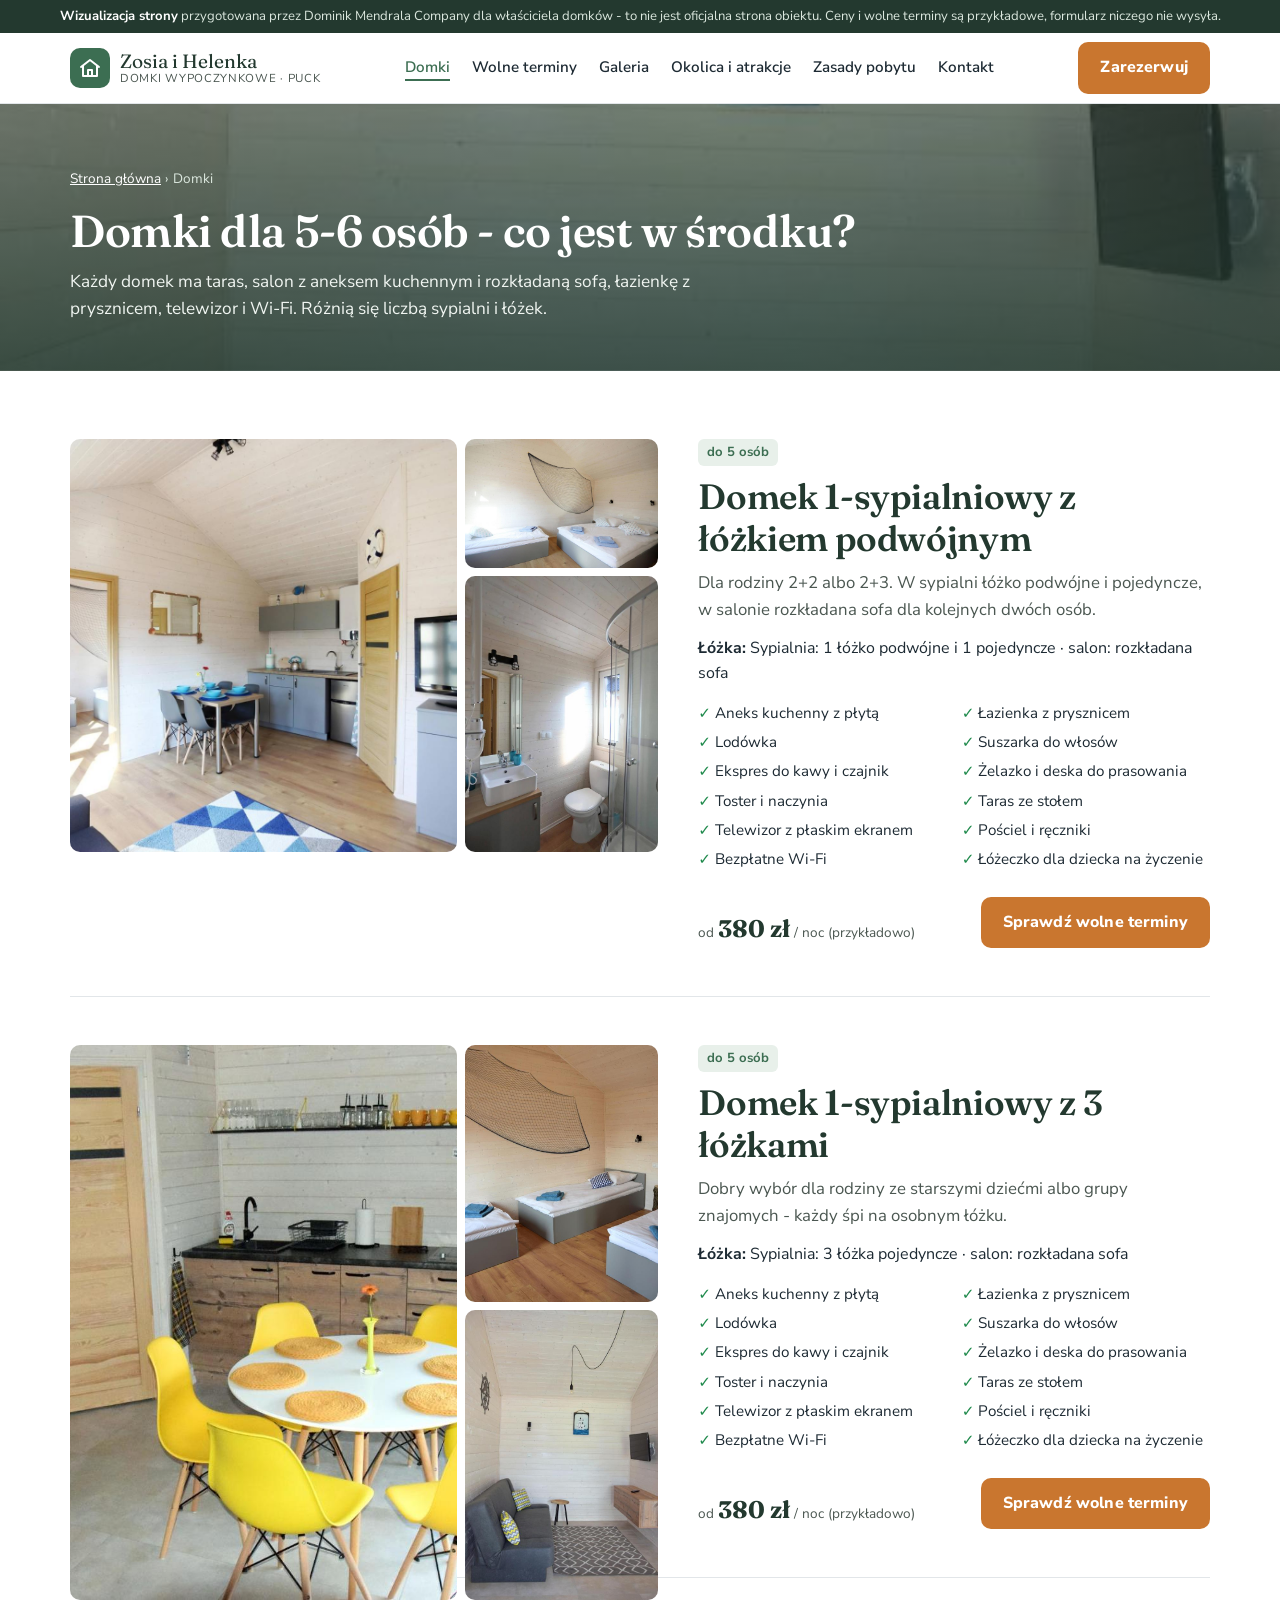
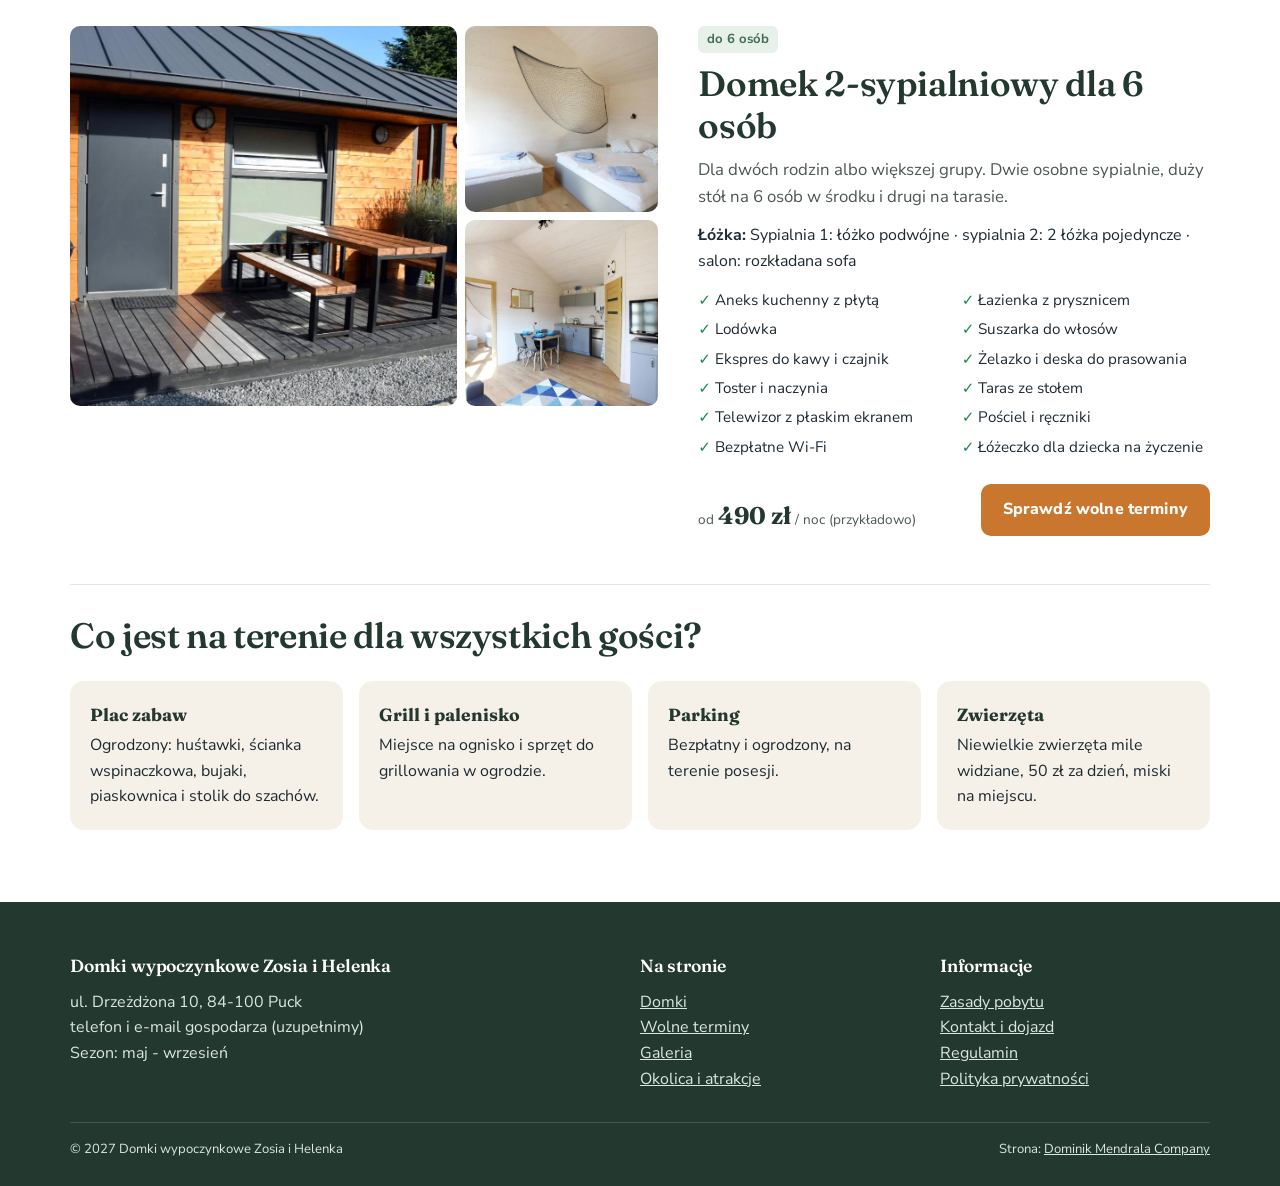
==== commit 52db65fe: "Nowe czcionki: Fraunces i Nunito Sans Co-Authored-By: Claude Opus 5.5 <noreply@anthropic.com>" ====
--- a/domki/index.html
+++ b/domki/index.html
@@ -6,7 +6,10 @@
 <title>Domki dla 5-6 osób w Pucku - wyposażenie, łóżka i ceny</title>
 <meta name="description" content="Trzy typy domków w Pucku: 1 sypialnia dla 5 osób albo 2 sypialnie dla 6 osób. Kuchnia, łazienka, taras, Wi-Fi, plac zabaw i parking na miejscu.">
 <meta name="robots" content="noindex">
-<link rel="stylesheet" href="../assets/style.css">
+<link rel="preconnect" href="https://fonts.googleapis.com">
+<link rel="preconnect" href="https://fonts.gstatic.com" crossorigin>
+<link rel="stylesheet" href="https://fonts.googleapis.com/css2?family=Fraunces:opsz,wght@9..144,500;9..144,600;9..144,700&family=Nunito+Sans:wght@400;600;700;800&display=swap">
+<link rel="stylesheet" href="../assets/style.css?v=20261124c">
 </head>
 <body data-base="../" data-page="domki">
 <div class="demo-bar"><span class="db-long"><b>Wizualizacja strony</b> przygotowana przez Dominik Mendrala Company dla właściciela domków - to nie jest oficjalna strona obiektu. Ceny i wolne terminy są przykładowe, formularz niczego nie wysyła.</span><span class="db-short"><b>Próbka strony</b> - nie jest to oficjalna strona obiektu, ceny i terminy przykładowe</span></div>
@@ -87,6 +90,6 @@
 </footer>
 <a class="btn btn-wood mobile-cta" href="../rezerwacja/">Sprawdź wolne terminy</a>
 
-<script src="../assets/app.js"></script>
+<script src="../assets/app.js?v=20261124c"></script>
 </body>
 </html>
--- a/assets/style.css
+++ b/assets/style.css
@@ -1,14 +1,15 @@
 :root{
   --navy:#23392f; --sea:#3c6e52; --sea-l:#e8f0ea; --sand:#f6f1e8; --wood:#c9762f; --wood-d:#a85f22;
   --ink:#1d2a33; --muted:#4b5751; --line:#e2e6e9; --ok:#1f8a4c; --busy:#c9ced3; --white:#fff;
+  --head:"Fraunces",Georgia,serif; --body:"Nunito Sans",system-ui,-apple-system,"Segoe UI",Arial,sans-serif;
   --r:14px; --shadow:0 10px 30px rgba(35,57,47,.12);
 }
 *{box-sizing:border-box;margin:0;padding:0}
 html{scroll-behavior:smooth}
-body{font-family:system-ui,-apple-system,"Segoe UI",Roboto,Arial,sans-serif;color:var(--ink);background:var(--white);line-height:1.6;font-size:16px}
+body{font-family:var(--body);color:var(--ink);background:var(--white);line-height:1.6;font-size:16px}
 img{max-width:100%;display:block}
 a{color:inherit}
-h1,h2,h3{font-family:Georgia,"Times New Roman",serif;line-height:1.2;color:var(--navy)}
+h1,h2,h3{font-family:var(--head);line-height:1.2;color:var(--navy)}
 h2{font-size:clamp(1.6rem,3vw,2.2rem);margin-bottom:.6rem}
 h3{font-size:1.25rem}
 .wrap{max-width:1180px;margin:0 auto;padding:0 20px}
@@ -28,8 +29,8 @@
 .nav{display:flex;align-items:center;justify-content:space-between;height:70px;gap:16px}
 .logo{display:flex;align-items:center;gap:10px;text-decoration:none}
 .logo-mark{width:40px;height:40px;border-radius:10px;background:var(--sea);display:grid;place-items:center;color:#fff}
-.logo-txt{font-family:Georgia,serif;font-size:1.2rem;color:var(--navy);line-height:1.1}
-.logo-txt small{display:block;font-family:system-ui,sans-serif;font-size:.72rem;color:var(--muted);letter-spacing:.06em;text-transform:uppercase}
+.logo-txt{font-family:var(--head);font-size:1.2rem;color:var(--navy);line-height:1.1}
+.logo-txt small{display:block;font-family:var(--body);font-size:.72rem;color:var(--muted);letter-spacing:.06em;text-transform:uppercase}
 .menu{display:flex;gap:22px;list-style:none}
 .menu a{text-decoration:none;font-weight:600;color:var(--ink);font-size:.95rem;white-space:nowrap}
 .menu a:hover{color:var(--sea)}
@@ -61,7 +62,7 @@
 .facts{background:var(--sand);padding:34px 0}
 .facts .wrap{display:grid;grid-template-columns:repeat(5,1fr);gap:18px}
 .fact{text-align:center}
-.fact strong{display:block;font-family:Georgia,serif;font-size:1.7rem;color:var(--sea)}
+.fact strong{display:block;font-family:var(--head);font-size:1.7rem;color:var(--sea)}
 .fact span{font-size:.9rem;color:var(--muted)}
 @media(max-width:760px){.facts .wrap{grid-template-columns:repeat(2,1fr)}}
 
@@ -76,7 +77,7 @@
 .card ul li::before{content:"✓ ";color:var(--ok);font-weight:700}
 .card-foot{display:flex;align-items:flex-end;justify-content:space-between;margin-top:auto;padding-top:12px;border-top:1px solid var(--line)}
 .price{font-size:.85rem;color:var(--muted)}
-.price b{font-size:1.5rem;color:var(--navy);font-family:Georgia,serif}
+.price b{font-size:1.5rem;color:var(--navy);font-family:var(--head)}
 .avail{font-size:.85rem;font-weight:700;border-radius:6px;padding:3px 8px;display:none}
 .avail.free{display:inline-block;background:#e4f4ea;color:var(--ok)}
 .avail.taken{display:inline-block;background:#f6e3e3;color:#a33}
@@ -94,7 +95,7 @@
 .cal-head button:disabled{opacity:.3;cursor:default}
 .months{display:grid;grid-template-columns:1fr 1fr;gap:28px}
 @media(max-width:640px){.months{grid-template-columns:1fr}.months .month:nth-child(2){display:none}}
-.month h4{text-align:center;font-family:Georgia,serif;color:var(--navy);font-size:1.1rem;margin-bottom:8px;text-transform:capitalize}
+.month h4{text-align:center;font-family:var(--head);color:var(--navy);font-size:1.1rem;margin-bottom:8px;text-transform:capitalize}
 .grid{display:grid;grid-template-columns:repeat(7,1fr);gap:3px}
 .dow{text-align:center;font-size:.75rem;font-weight:700;color:var(--muted);padding:4px 0}
 .day{aspect-ratio:1;display:flex;flex-direction:column;align-items:center;justify-content:center;border-radius:8px;font-size:.92rem;font-weight:600;cursor:pointer;border:0;background:#f1f8f4;color:var(--ink);position:relative;font-family:inherit}
@@ -113,7 +114,7 @@
 .sum-row{display:flex;justify-content:space-between;padding:7px 0;border-bottom:1px dashed var(--line);font-size:.95rem}
 .sum-row span:first-child{color:var(--muted)}
 .sum-total{display:flex;justify-content:space-between;align-items:baseline;margin:14px 0 16px}
-.sum-total b{font-family:Georgia,serif;font-size:1.7rem;color:var(--navy)}
+.sum-total b{font-family:var(--head);font-size:1.7rem;color:var(--navy)}
 .summary .btn{width:100%}
 .hint{font-size:.82rem;color:var(--muted);margin-top:10px}
 .no-fee{background:#e4f4ea;color:var(--ok);font-weight:700;font-size:.85rem;border-radius:8px;padding:8px 10px;margin-bottom:12px}
@@ -136,7 +137,7 @@
 .reviews{display:grid;grid-template-columns:300px 1fr;gap:40px;margin-top:28px;align-items:start}
 @media(max-width:860px){.reviews{grid-template-columns:1fr}}
 .score-box{background:var(--navy);color:#fff;border-radius:var(--r);padding:26px;text-align:center}
-.score-box .big{font-family:Georgia,serif;font-size:3.4rem;line-height:1}
+.score-box .big{font-family:var(--head);font-size:3.4rem;line-height:1}
 .score-box p{color:#dbe7de;font-size:.92rem;margin-top:6px}
 .bars{display:flex;flex-direction:column;gap:12px}
 .bar-row{display:grid;grid-template-columns:200px 1fr 40px;gap:12px;align-items:center;font-size:.94rem}
@@ -170,7 +171,7 @@
 footer{background:var(--navy);color:#dbe7de;padding:50px 0 26px}
 .foot{display:grid;grid-template-columns:2fr 1fr 1fr;gap:30px}
 @media(max-width:760px){.foot{grid-template-columns:1fr}}
-footer h4{color:#fff;font-family:Georgia,serif;margin-bottom:10px;font-size:1.1rem}
+footer h4{color:#fff;font-family:var(--head);margin-bottom:10px;font-size:1.1rem}
 footer a{color:#dbe7de}
 .copy{border-top:1px solid rgba(255,255,255,.15);margin-top:30px;padding-top:16px;font-size:.82rem;display:flex;justify-content:space-between;flex-wrap:wrap;gap:10px}
 
@@ -219,7 +220,7 @@
 .steps span{background:#fff;border:1px solid var(--line);border-radius:999px;padding:7px 15px;font-weight:700;font-size:.88rem;color:var(--muted)}
 .steps span b{display:inline-grid;place-items:center;width:22px;height:22px;border-radius:50%;background:var(--sea);color:#fff;margin-right:6px;font-size:.78rem}
 .search.inline{border-width:2px}
-.results-head{margin-top:34px;font-family:Georgia,serif;color:var(--navy);font-size:1.25rem}
+.results-head{margin-top:34px;font-family:var(--head);color:var(--navy);font-size:1.25rem}
 .results{display:grid;gap:16px;margin-top:14px}
 .result{display:grid;grid-template-columns:240px 1fr 230px;gap:22px;border:1px solid var(--line);border-radius:var(--r);overflow:hidden;background:#fff;align-items:stretch}
 .result img{width:100%;height:100%;min-height:170px;object-fit:cover}
@@ -243,7 +244,7 @@
 @media(max-width:520px){.equip{columns:1}}
 .onsite{display:grid;grid-template-columns:repeat(4,1fr);gap:16px;margin-top:24px}
 .onsite div{background:var(--sand);border-radius:var(--r);padding:20px}
-.onsite strong{display:block;color:var(--navy);font-family:Georgia,serif;font-size:1.1rem;margin-bottom:4px}
+.onsite strong{display:block;color:var(--navy);font-family:var(--head);font-size:1.1rem;margin-bottom:4px}
 @media(max-width:860px){.onsite{grid-template-columns:1fr 1fr}}
 .contact-grid{display:grid;grid-template-columns:1fr 1.3fr;gap:36px;margin-top:24px;align-items:start}
 @media(max-width:860px){.contact-grid{grid-template-columns:1fr}}
@@ -340,3 +341,8 @@
 }
 .cal-box>*,.cards>*,.attr-grid>*,.results>*,.two>*,.contact-grid>*,.reviews>*,.cabin-detail>*,.result>*{min-width:0}
 .sync{margin-top:14px;background:var(--sea-l);color:var(--navy);border-radius:10px;padding:10px 14px;font-size:.92rem;font-weight:600}
+button,input,select,textarea{font-family:inherit}
+h1,h2,h3,h4{font-weight:600;letter-spacing:-.01em}
+.hero h1,.page-hero h1{font-weight:600}
+.btn{font-weight:800;letter-spacing:.01em}
+@media(max-width:760px){.cabin-detail .card-foot{flex-direction:column;align-items:flex-start;gap:12px}.cabin-detail .card-foot .btn{width:100%}}
